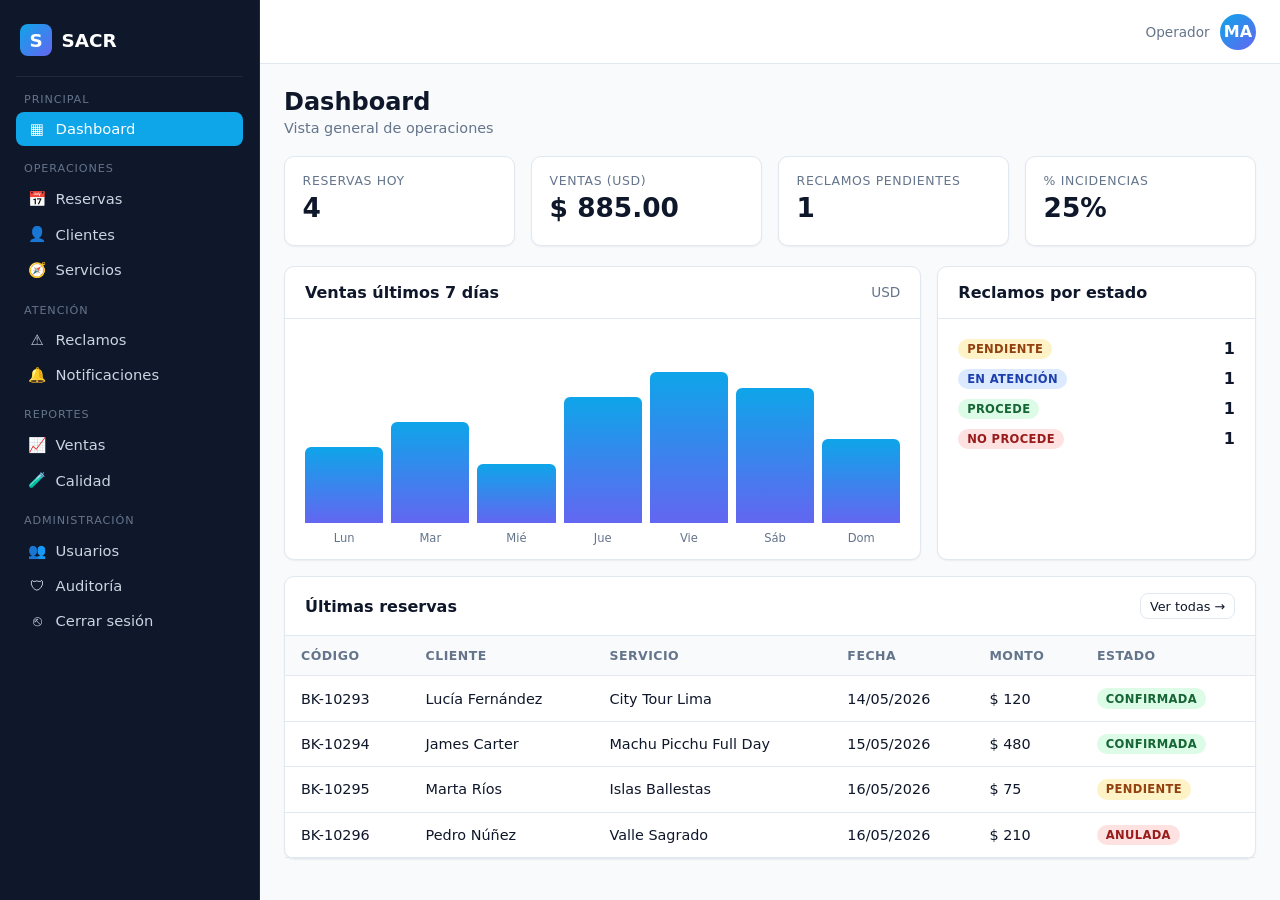
==== pages/dashboard.html @ eda12cb5 "asdas asdas" ====
<!DOCTYPE html>
<html lang="es">
<head>
  <meta charset="UTF-8" />
  <meta name="viewport" content="width=device-width, initial-scale=1" />
  <title>Dashboard – SACR</title>
  <link rel="stylesheet" href="../css/sacr.css" />
</head>
<body>
  <div class="app">
<nav class="sidebar">
  <div class="brand"><div class="logo">S</div><span>SACR</span></div>
  <div class="group-title">Principal</div>
  <a class="nav-link" href="dashboard.html"><span class="ico">▦</span> Dashboard</a>
  <div class="group-title">Operaciones</div>
  <a class="nav-link" href="reservas.html"><span class="ico">📅</span> Reservas</a>
  <a class="nav-link" href="clientes.html"><span class="ico">👤</span> Clientes</a>
  <a class="nav-link" href="servicios.html"><span class="ico">🧭</span> Servicios</a>
  <div class="group-title">Atención</div>
  <a class="nav-link" href="reclamos.html"><span class="ico">⚠</span> Reclamos</a>
  <a class="nav-link" href="notificaciones.html"><span class="ico">🔔</span> Notificaciones</a>
  <div class="group-title">Reportes</div>
  <a class="nav-link" href="reporte-ventas.html"><span class="ico">📈</span> Ventas</a>
  <a class="nav-link" href="reporte-calidad.html"><span class="ico">🧪</span> Calidad</a>
  <div class="group-title">Administración</div>
  <a class="nav-link" href="usuarios.html"><span class="ico">👥</span> Usuarios</a>
  <a class="nav-link" href="auditoria.html"><span class="ico">🛡</span> Auditoría</a>
  <a class="nav-link" href="../login.html"><span class="ico">⎋</span> Cerrar sesión</a>
</nav>
    <div class="main">
      <header class="topbar">
        <div class="user"><span class="topbar-role">Operador</span><div class="avatar">MA</div></div>
      </header>
      <main>
<div class="page">
  <div class="page-header">
    <div><h1>Dashboard</h1><p>Vista general de operaciones</p></div>
  </div>
  <div class="kpi-grid">
    <div class="kpi"><div class="label">Reservas hoy</div><div class="value" id="dashKpiReservas">0</div><div class="delta" id="dashKpiReservasDelta"></div></div>
    <div class="kpi"><div class="label">Ventas (USD)</div><div class="value" id="dashKpiVentas">$ 0.00</div><div class="delta" id="dashKpiVentasDelta"></div></div>
    <div class="kpi"><div class="label">Reclamos pendientes</div><div class="value" id="dashKpiReclamosPend">0</div><div class="delta" id="dashKpiReclamosPendDelta"></div></div>
    <div class="kpi"><div class="label">% Incidencias</div><div class="value" id="dashKpiIncidencias">0%</div><div class="delta" id="dashKpiIncidenciasDelta"></div></div>
  </div>
  <div style="display:grid;grid-template-columns:2fr 1fr;gap:1rem">
    <div class="card">
      <div class="card-header"><h3>Ventas últimos 7 días</h3><span style="color:var(--text-muted);font-size:.85rem">USD</span></div>
      <div class="card-body">
        <div class="chart-bars">
          <div class="bar" style="height:45%"><span>Lun</span></div>
          <div class="bar" style="height:60%"><span>Mar</span></div>
          <div class="bar" style="height:35%"><span>Mié</span></div>
          <div class="bar" style="height:75%"><span>Jue</span></div>
          <div class="bar" style="height:90%"><span>Vie</span></div>
          <div class="bar" style="height:80%"><span>Sáb</span></div>
          <div class="bar" style="height:50%"><span>Dom</span></div>
        </div>
      </div>
    </div>
    <div class="card">
      <div class="card-header"><h3>Reclamos por estado</h3></div>
      <div class="card-body">
        <ul style="list-style:none;padding:0;margin:0;display:flex;flex-direction:column;gap:.6rem">
          <li style="display:flex;justify-content:space-between"><span class="badge pendiente">Pendiente</span><b id="dashReclPend">1</b></li>
          <li style="display:flex;justify-content:space-between"><span class="badge atencion">En atención</span><b id="dashReclAtn">1</b></li>
          <li style="display:flex;justify-content:space-between"><span class="badge procede">Procede</span><b id="dashReclProc">1</b></li>
          <li style="display:flex;justify-content:space-between"><span class="badge no-procede">No procede</span><b id="dashReclNoProc">1</b></li>
        </ul>
      </div>
    </div>
  </div>
  <div class="card" style="margin-top:1rem">
    <div class="card-header"><h3>Últimas reservas</h3><a href="reservas.html" class="btn btn-sm">Ver todas →</a></div>
    <table class="table">
      <thead><tr><th>Código</th><th>Cliente</th><th>Servicio</th><th>Fecha</th><th>Monto</th><th>Estado</th></tr></thead>
      <tbody>
        <tr><td>BK-10293</td><td>Lucía Fernández</td><td>City Tour Lima</td><td>14/05/2026</td><td>$ 120</td><td><span class="badge confirmada">Confirmada</span></td></tr>
        <tr><td>BK-10294</td><td>James Carter</td><td>Machu Picchu Full Day</td><td>15/05/2026</td><td>$ 480</td><td><span class="badge confirmada">Confirmada</span></td></tr>
        <tr><td>BK-10295</td><td>Marta Ríos</td><td>Islas Ballestas</td><td>16/05/2026</td><td>$ 75</td><td><span class="badge pendiente">Pendiente</span></td></tr>
        <tr><td>BK-10296</td><td>Pedro Núñez</td><td>Valle Sagrado</td><td>16/05/2026</td><td>$ 210</td><td><span class="badge anulada">Anulada</span></td></tr>
      </tbody>
    </table>
  </div>
</div>
      </main>
    </div>
  </div>
  <script src="../js/app.js"></script>
</body>
</html>
---- css/sacr.css ----
/* ========== SACR – Sistema de Atención de Clientes y Reservas ========== */
:root {
  --bg: #0f172a;
  --bg-soft: #111c34;
  --surface: #ffffff;
  --surface-2: #f8fafc;
  --border: #e2e8f0;
  --text: #0f172a;
  --text-muted: #64748b;
  --primary: #0ea5e9;
  --primary-600: #0284c7;
  --primary-foreground: #ffffff;
  --success: #16a34a;
  --warning: #f59e0b;
  --danger: #dc2626;
  --info: #6366f1;
  --radius: 10px;
  --shadow-sm: 0 1px 2px rgba(15, 23, 42, .06);
  --shadow-md: 0 6px 18px rgba(15, 23, 42, .08);
  --font: "Inter", system-ui, -apple-system, "Segoe UI", Roboto, sans-serif;
}

* { box-sizing: border-box; }
html, body { margin: 0; padding: 0; font-family: var(--font); color: var(--text); background: var(--surface-2); }

/* ===== Layout ===== */
.app { display: grid; grid-template-columns: 260px 1fr; min-height: 100vh; }
.sidebar {
  background: var(--bg);
  color: #cbd5e1;
  padding: 1.25rem 1rem;
  border-right: 1px solid #1e293b;
  position: sticky; top: 0; height: 100vh; overflow-y: auto;
}
.sidebar .brand {
  display: flex; align-items: center; gap: .6rem;
  color: white; font-weight: 700; font-size: 1.15rem;
  padding: .25rem .25rem 1.25rem;
  border-bottom: 1px solid #1e293b; margin-bottom: 1rem;
}
.sidebar .brand .logo {
  width: 32px; height: 32px; border-radius: 8px;
  background: linear-gradient(135deg, var(--primary), #6366f1);
  display: grid; place-items: center; color: white; font-weight: 800;
}
.sidebar .group-title { font-size: .7rem; text-transform: uppercase; letter-spacing: .08em; color: #64748b; margin: 1rem .5rem .35rem; }
.nav-link {
  display: flex; align-items: center; gap: .6rem;
  padding: .55rem .75rem; border-radius: 8px;
  color: #cbd5e1; text-decoration: none; font-size: .92rem;
  transition: background .15s, color .15s;
}
.nav-link:hover { background: #1e293b; color: white; }
.nav-link.active { background: var(--primary); color: white; }
.nav-link .ico { width: 18px; text-align: center; }

.main { display: flex; flex-direction: column; min-width: 0; }
.topbar {
  display: flex; justify-content: flex-end; align-items: center;
  padding: .85rem 1.5rem; background: var(--surface);
  border-bottom: 1px solid var(--border); position: sticky; top: 0; z-index: 10;
}
.topbar .search { display: flex; align-items: center; gap: .5rem; background: var(--surface-2); border: 1px solid var(--border); border-radius: 8px; padding: .4rem .75rem; min-width: 320px; }
.topbar .search input { border: 0; outline: 0; background: transparent; flex: 1; font-size: .9rem; color: var(--text); }
.topbar .user { display: flex; align-items: center; gap: .65rem; }
.topbar-role { font-size: .85rem; color: var(--text-muted); }
.avatar { width: 36px; height: 36px; border-radius: 50%; background: linear-gradient(135deg, #0ea5e9, #6366f1); color: white; display: grid; place-items: center; font-weight: 700; }

.page { padding: 1.5rem; }
.page-header { display: flex; justify-content: space-between; align-items: end; margin-bottom: 1.25rem; gap: 1rem; flex-wrap: wrap; }
.page-header h1 { font-size: 1.5rem; margin: 0 0 .25rem; }
.page-header p { margin: 0; color: var(--text-muted); font-size: .9rem; }

/* ===== Cards / Tables / Forms ===== */
.card { background: var(--surface); border: 1px solid var(--border); border-radius: var(--radius); box-shadow: var(--shadow-sm); }
.card-body { padding: 1.25rem; }
.card-header { padding: 1rem 1.25rem; border-bottom: 1px solid var(--border); display: flex; justify-content: space-between; align-items: center; }
.card-header h3 { margin: 0; font-size: 1rem; }

.kpi-grid { display: grid; grid-template-columns: repeat(auto-fit, minmax(220px, 1fr)); gap: 1rem; margin-bottom: 1.25rem; }
.kpi { background: var(--surface); border: 1px solid var(--border); border-radius: var(--radius); padding: 1rem 1.1rem; box-shadow: var(--shadow-sm); }
.kpi .label { font-size: .78rem; color: var(--text-muted); text-transform: uppercase; letter-spacing: .05em; }
.kpi .value { font-size: 1.65rem; font-weight: 700; margin-top: .25rem; }
.kpi .delta { font-size: .8rem; margin-top: .35rem; }
.kpi .delta.up { color: var(--success); }
.kpi .delta.down { color: var(--danger); }

.toolbar { display: flex; gap: .5rem; align-items: center; flex-wrap: wrap; margin-bottom: 1rem; }
.toolbar .grow { flex: 1; }

.btn { display: inline-flex; align-items: center; gap: .4rem; padding: .5rem .9rem; border-radius: 8px; border: 1px solid var(--border); background: var(--surface); color: var(--text); cursor: pointer; font-size: .88rem; font-weight: 500; text-decoration: none; transition: all .15s; }
.btn:hover { background: var(--surface-2); }
.btn-primary { background: var(--primary); border-color: var(--primary); color: white; }
.btn-primary:hover { background: var(--primary-600); }
.btn-danger { background: var(--danger); border-color: var(--danger); color: white; }
.btn-success { background: var(--success); border-color: var(--success); color: white; }
.btn-ghost { border-color: transparent; background: transparent; }
.btn-sm { padding: .3rem .55rem; font-size: .8rem; }

.input, .select, .textarea {
  width: 100%; padding: .55rem .75rem; border: 1px solid var(--border);
  border-radius: 8px; background: var(--surface); font-size: .9rem; font-family: var(--font);
  outline: none; transition: border-color .15s, box-shadow .15s;
}
.input:focus, .select:focus, .textarea:focus { border-color: var(--primary); box-shadow: 0 0 0 3px rgba(14,165,233,.15); }
.form-row { display: grid; grid-template-columns: repeat(2, 1fr); gap: 1rem; }
.form-group { display: flex; flex-direction: column; gap: .35rem; margin-bottom: 1rem; }
.form-group label { font-size: .82rem; font-weight: 500; color: var(--text); }

.table { width: 100%; border-collapse: collapse; font-size: .9rem; }
.table th, .table td { text-align: left; padding: .75rem 1rem; border-bottom: 1px solid var(--border); }
.table th { background: var(--surface-2); font-weight: 600; color: var(--text-muted); font-size: .78rem; text-transform: uppercase; letter-spacing: .04em; }
.table tr:hover td { background: var(--surface-2); }
.table .actions { display: flex; gap: .35rem; }

.code-pill { background: var(--surface-2); padding: .15rem .4rem; border-radius: 4px; font-size: .8rem; }

.badge { display: inline-flex; padding: .2rem .55rem; font-size: .72rem; font-weight: 600; border-radius: 999px; text-transform: uppercase; letter-spacing: .03em; }
.badge.pendiente { background: #fef3c7; color: #92400e; }
.badge.procede   { background: #dcfce7; color: #166534; }
.badge.no-procede{ background: #fee2e2; color: #991b1b; }
.badge.atencion  { background: #dbeafe; color: #1e40af; }
.badge.activo    { background: #dcfce7; color: #166534; }
.badge.inactivo  { background: #f1f5f9; color: #64748b; }
.badge.confirmada{ background: #dcfce7; color: #166534; }
.badge.anulada   { background: #fee2e2; color: #991b1b; }

/* ===== Auth ===== */
.auth-wrap { min-height: 100vh; display: grid; grid-template-columns: 1fr 1fr; }
.auth-hero {
  background: linear-gradient(135deg, #0ea5e9, #6366f1, #0f172a);
  color: white; padding: 3rem; display: flex; flex-direction: column; justify-content: space-between;
}
.auth-hero h2 { font-size: 2.25rem; line-height: 1.15; margin: 0; }
.auth-hero p { color: rgba(255,255,255,.85); margin-top: 1rem; max-width: 420px; }
.auth-form-wrap { display: grid; place-items: center; padding: 2rem; background: var(--surface); }
.auth-form { width: 100%; max-width: 380px; }
.auth-form h1 { font-size: 1.5rem; margin: 0 0 .35rem; }
.auth-form .muted { color: var(--text-muted); margin: 0 0 2rem; font-size: .92rem; }

@media (max-width: 900px) {
  .app { grid-template-columns: 1fr; }
  .sidebar { position: relative; height: auto; }
  .auth-wrap { grid-template-columns: 1fr; }
  .auth-hero { display: none; }
  .form-row { grid-template-columns: 1fr; }
}

/* ===== Charts (mock) ===== */
.chart-bars { display: flex; align-items: end; gap: .5rem; height: 200px; padding: 1rem 0; }
.chart-bars .bar { flex: 1; background: linear-gradient(180deg, var(--primary), #6366f1); border-radius: 6px 6px 0 0; position: relative; min-height: 8px; transition: opacity .15s; }
.chart-bars .bar:hover { opacity: .8; }
.chart-bars .bar span { position: absolute; bottom: -22px; left: 0; right: 0; text-align: center; font-size: .72rem; color: var(--text-muted); }

/* Modal helper para versión HTML */
.modal { position: fixed; inset: 0; background: rgba(15,23,42,.5); display: none; place-items: center; z-index: 50; }
.modal.show { display: grid; }
.modal .card { width: 560px; max-width: 92vw; }
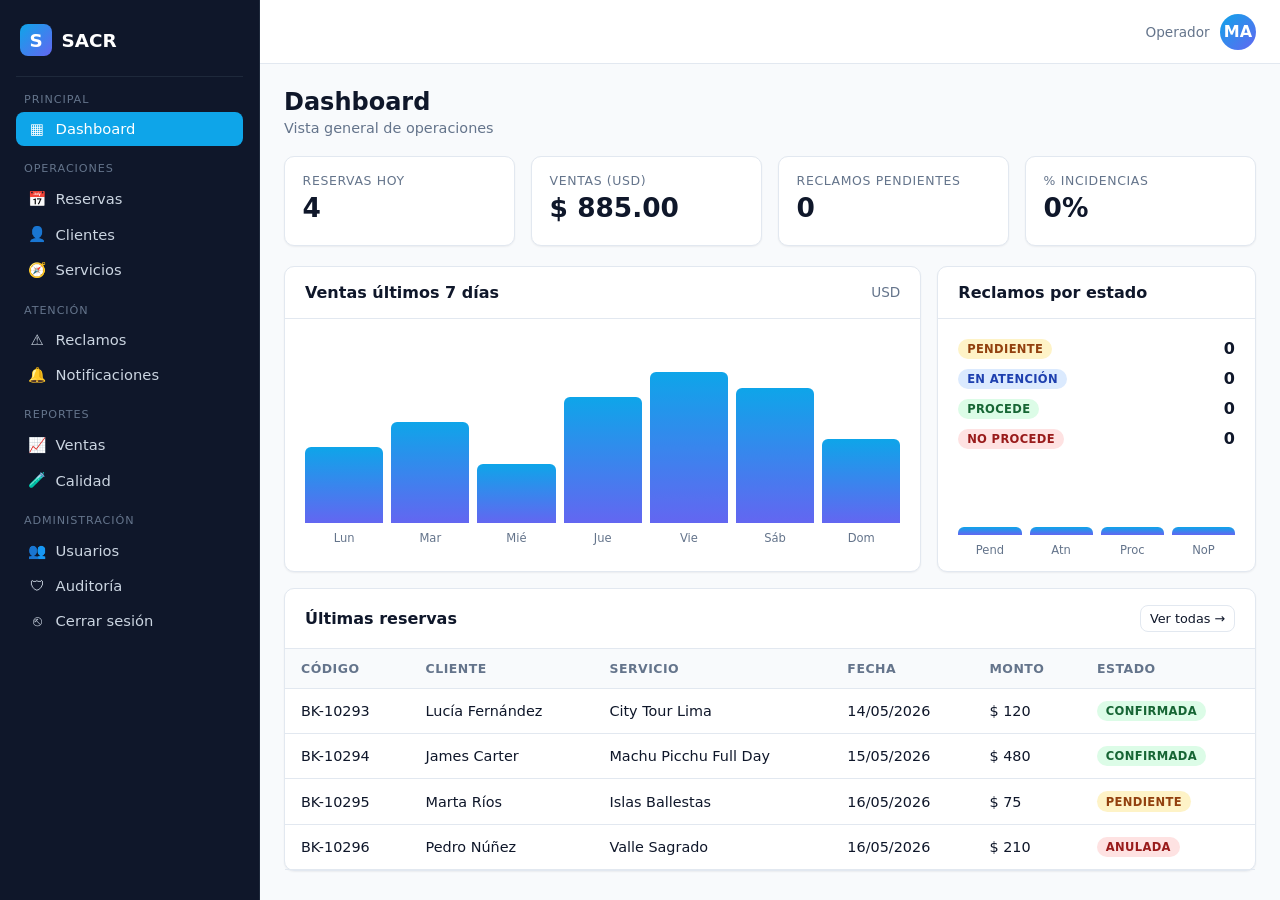
==== commit 938fa8a2: "Solucion Ventana Dashboards coincidencia Co-authored-by: Copilot <copilot@github.com>" ====
--- a/pages/dashboard.html
+++ b/pages/dashboard.html
@@ -61,11 +61,20 @@
       <div class="card-header"><h3>Reclamos por estado</h3></div>
       <div class="card-body">
         <ul style="list-style:none;padding:0;margin:0;display:flex;flex-direction:column;gap:.6rem">
-          <li style="display:flex;justify-content:space-between"><span class="badge pendiente">Pendiente</span><b id="dashReclPend">1</b></li>
-          <li style="display:flex;justify-content:space-between"><span class="badge atencion">En atención</span><b id="dashReclAtn">1</b></li>
-          <li style="display:flex;justify-content:space-between"><span class="badge procede">Procede</span><b id="dashReclProc">1</b></li>
-          <li style="display:flex;justify-content:space-between"><span class="badge no-procede">No procede</span><b id="dashReclNoProc">1</b></li>
+          <li style="display:flex;justify-content:space-between"><span class="badge pendiente">Pendiente</span><b id="dashReclPend">0</b></li>
+          <li style="display:flex;justify-content:space-between"><span class="badge atencion">En atención</span><b id="dashReclAtn">0</b></li>
+          <li style="display:flex;justify-content:space-between"><span class="badge procede">Procede</span><b id="dashReclProc">0</b></li>
+          <li style="display:flex;justify-content:space-between"><span class="badge no-procede">No procede</span><b id="dashReclNoProc">0</b></li>
         </ul>
+        <!-- Gráfico de barras dinámico para reclamos por estado -->
+        <div style="margin-top:0.75rem">
+          <div class="chart-bars" id="dashReclChart" style="height:90px;display:flex;align-items:end;gap:.5rem">
+            <div class="bar" id="dashBarPend" style="height:20%"><span>Pend</span></div>
+            <div class="bar" id="dashBarAtn" style="height:20%"><span>Atn</span></div>
+            <div class="bar" id="dashBarProc" style="height:20%"><span>Proc</span></div>
+            <div class="bar" id="dashBarNoProc" style="height:20%"><span>NoP</span></div>
+          </div>
+        </div>
       </div>
     </div>
   </div>
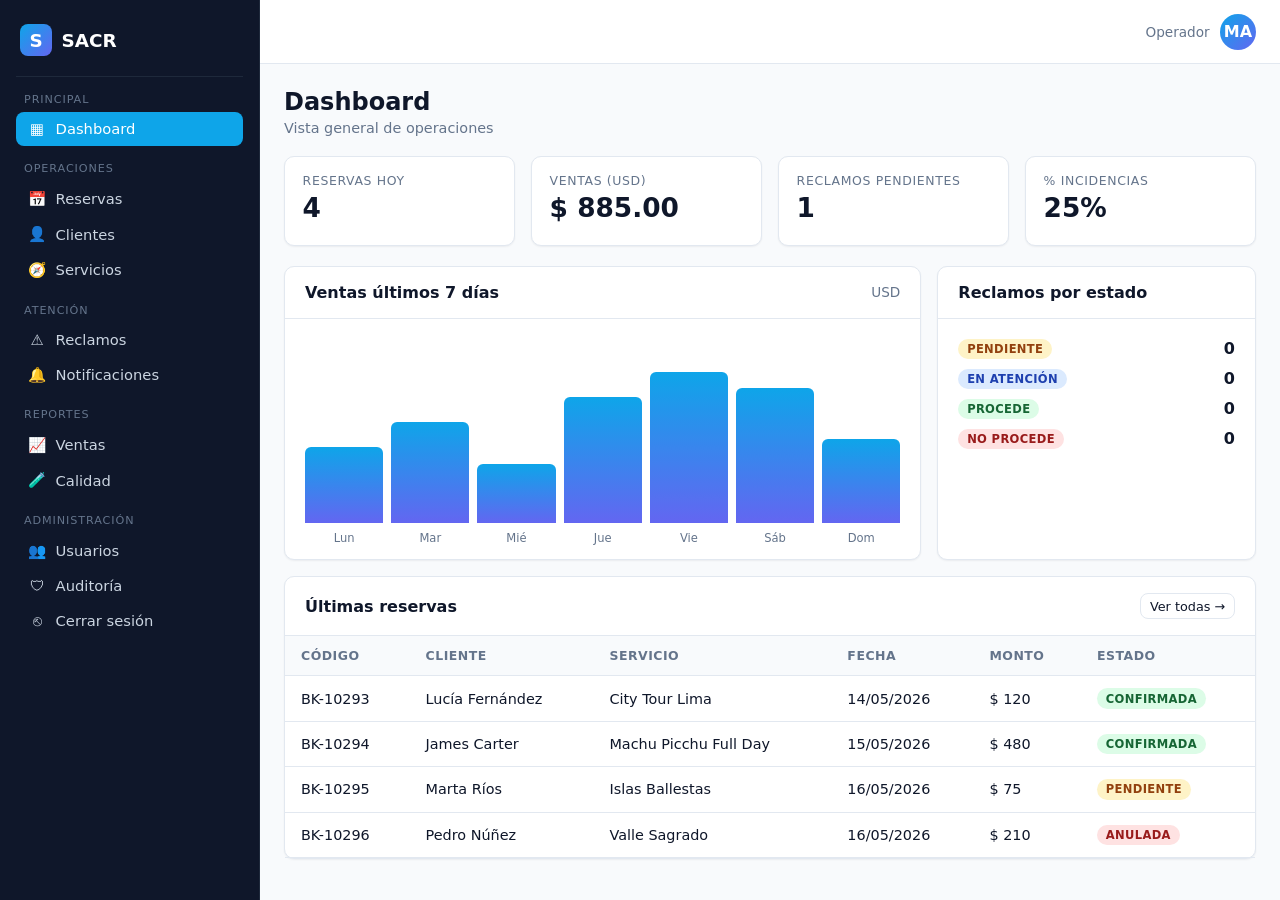
==== commit a616cd45: "Intento Dashboard Co-authored-by: Copilot <copilot@github.com>" ====
--- a/pages/dashboard.html
+++ b/pages/dashboard.html
@@ -61,20 +61,11 @@
       <div class="card-header"><h3>Reclamos por estado</h3></div>
       <div class="card-body">
         <ul style="list-style:none;padding:0;margin:0;display:flex;flex-direction:column;gap:.6rem">
-          <li style="display:flex;justify-content:space-between"><span class="badge pendiente">Pendiente</span><b id="dashReclPend">0</b></li>
-          <li style="display:flex;justify-content:space-between"><span class="badge atencion">En atención</span><b id="dashReclAtn">0</b></li>
-          <li style="display:flex;justify-content:space-between"><span class="badge procede">Procede</span><b id="dashReclProc">0</b></li>
-          <li style="display:flex;justify-content:space-between"><span class="badge no-procede">No procede</span><b id="dashReclNoProc">0</b></li>
+          <li style="display:flex;justify-content:space-between"><span class="badge pendiente">Pendiente</span><b id="dashReclPend">1</b></li>
+          <li style="display:flex;justify-content:space-between"><span class="badge atencion">En atención</span><b id="dashReclAtn">1</b></li>
+          <li style="display:flex;justify-content:space-between"><span class="badge procede">Procede</span><b id="dashReclProc">1</b></li>
+          <li style="display:flex;justify-content:space-between"><span class="badge no-procede">No procede</span><b id="dashReclNoProc">1</b></li>
         </ul>
-        <!-- Gráfico de barras dinámico para reclamos por estado -->
-        <div style="margin-top:0.75rem">
-          <div class="chart-bars" id="dashReclChart" style="height:90px;display:flex;align-items:end;gap:.5rem">
-            <div class="bar" id="dashBarPend" style="height:20%"><span>Pend</span></div>
-            <div class="bar" id="dashBarAtn" style="height:20%"><span>Atn</span></div>
-            <div class="bar" id="dashBarProc" style="height:20%"><span>Proc</span></div>
-            <div class="bar" id="dashBarNoProc" style="height:20%"><span>NoP</span></div>
-          </div>
-        </div>
       </div>
     </div>
   </div>
